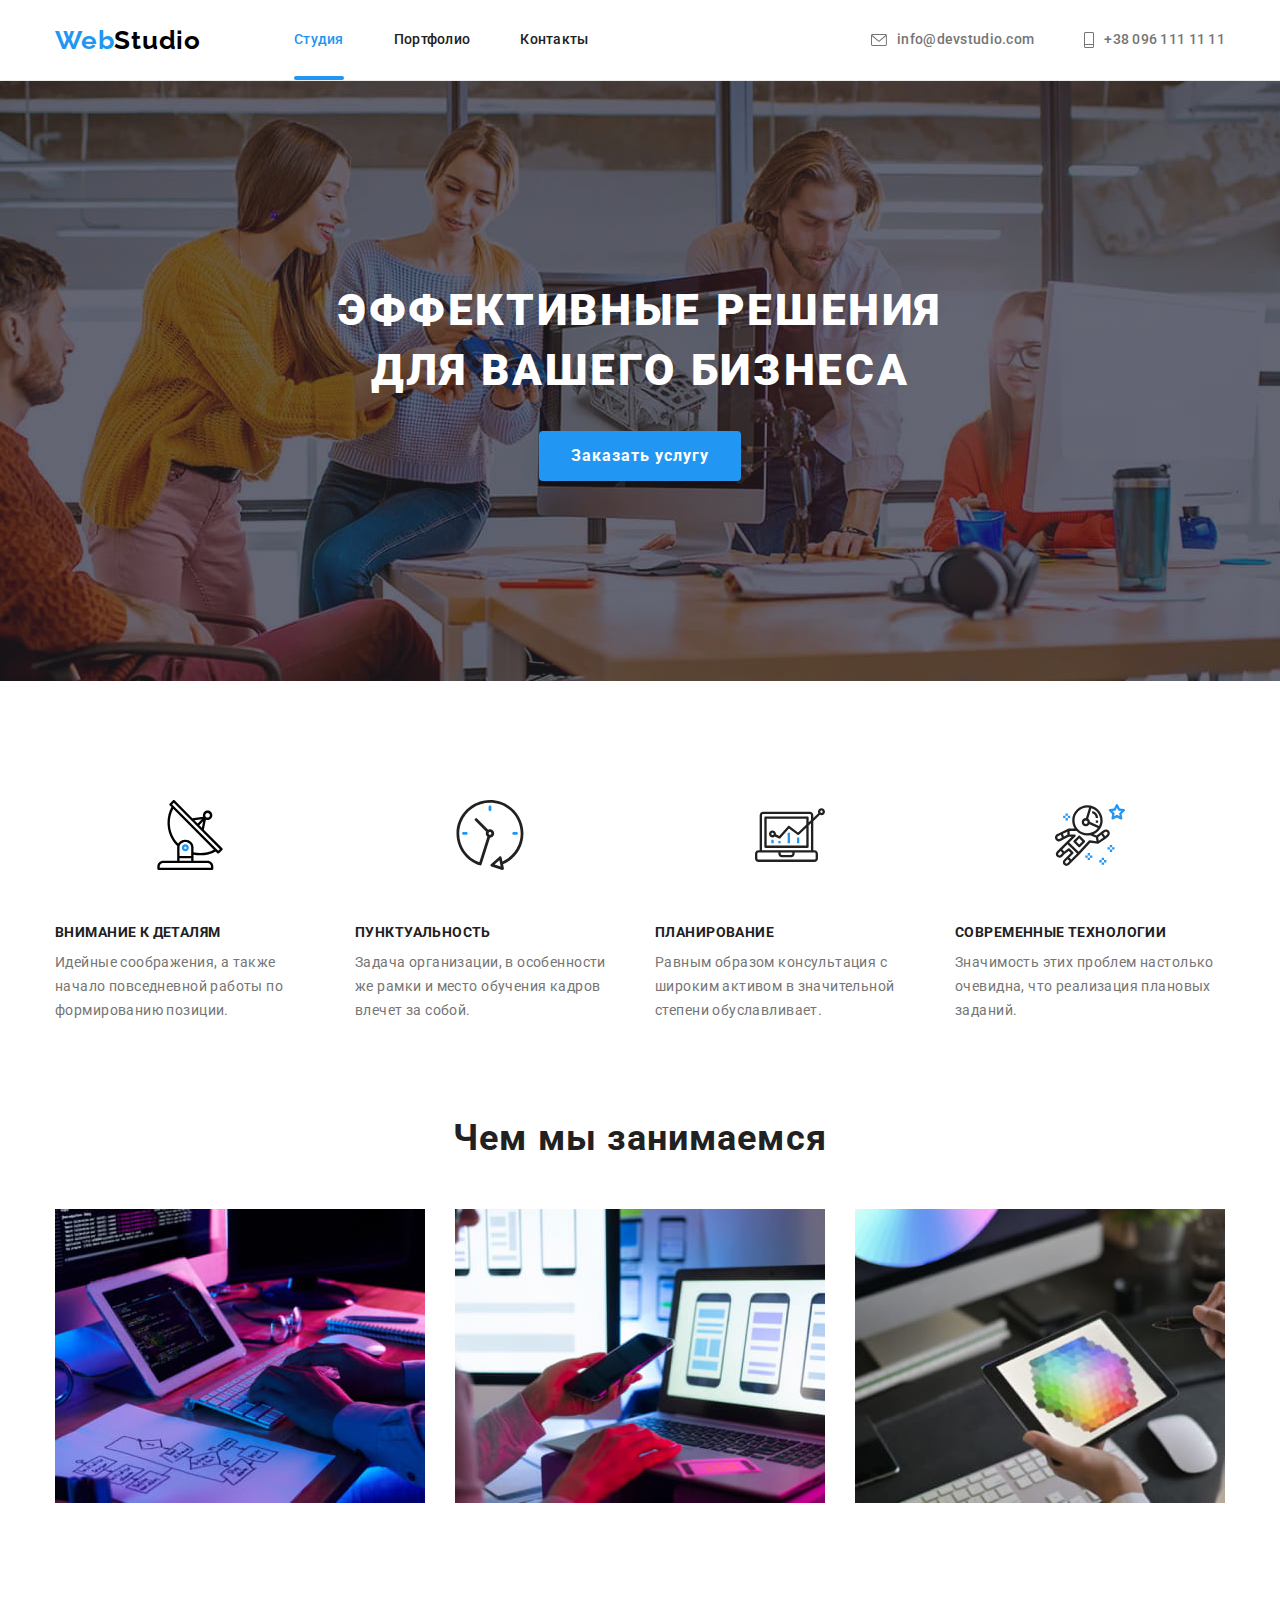
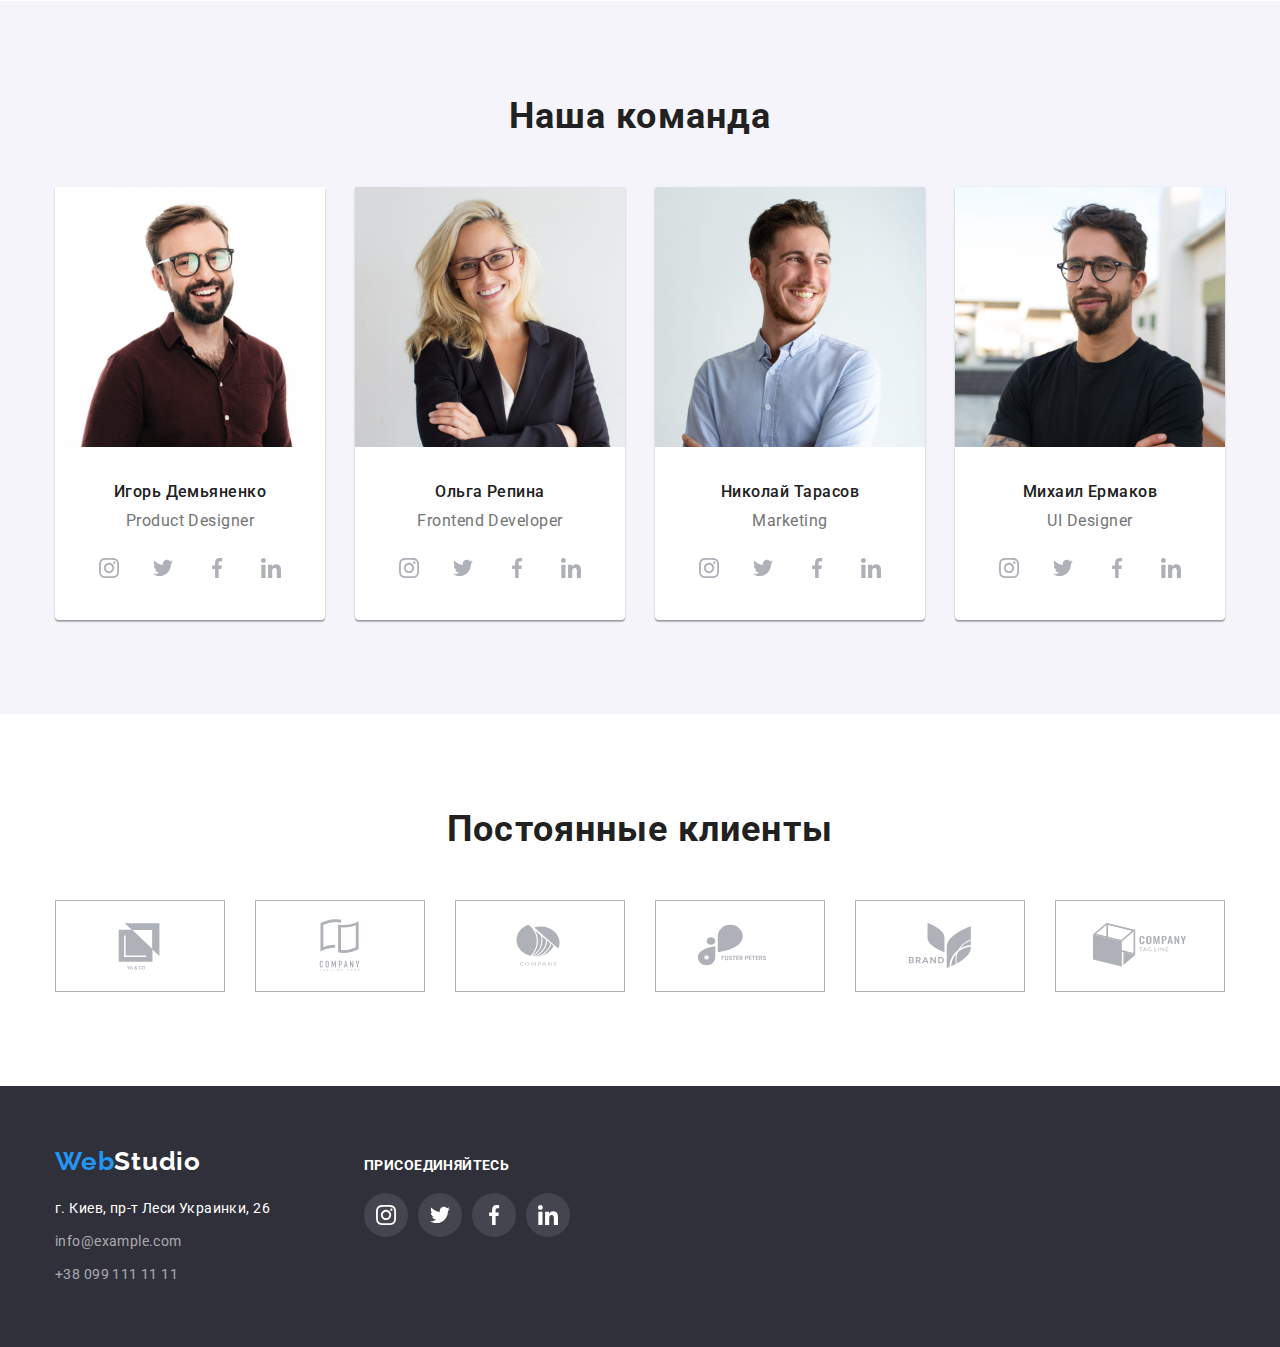
==== index.html @ 43a9c8e9 "Основные файлы и подчеркивание" ====
<!DOCTYPE html>
<html lang="en">
<head>
    <meta charset="UTF-8">
    <meta http-equiv="X-UA-Compatible" content="IE=edge">
    <meta name="viewport" content="width=device-width, initial-scale=1.0">
    <title>Document</title>
    <link rel="preconnect" href="https://fonts.googleapis.com">
    <link rel="preconnect" href="https://fonts.gstatic.com" crossorigin>
    <link
        href="https://fonts.googleapis.com/css2?family=Oleo+Script&family=Raleway:wght@700&family=Roboto:wght@400;500;700;900&family=Tangerine:wght@700&display=swap"
        rel="stylesheet">
    <link rel="stylesheet" href="https://cdnjs.cloudflare.com/ajax/libs/modern-normalize/1.1.0/modern-normalize.min.css">
    <link rel="stylesheet" href="./css/styles.css">
</head>
<!--  -->
<body> 
    <!-- ----------------------------- Header--------------- -->
 <header class="header">
     <div class="container site-nav">
         <a class="link logo" href=""><span class="accent">Web</span>Studio</a>
         <nav class="header-navigation">
         <ul class="list navigation-list">
             <li class="navigation-item currentli"><a class="link navigation current" href="./index.html" rel="noopener noreferrer">Студия</a></li>
             <li class="navigation-item"><a class="link navigation" href="./portfolio.html" rel="noopener noreferrer">Портфолио</a></li>
             <li class="navigation-item"><a class="link navigation" href="" rel="noopener noreferrer">Контакты</a></li>
         </ul>
        </nav>
        <ul class="list contact">
            <li class="contact-item mail"><a class="link contact" href="mailto:info@devstudio.com"><svg class="header-mail-icon"><use href="./images/icons.svg#icon-mail"></use></svg>info@devstudio.com</a></li>
            <li class="contact-item phone"><a class="link contact" href="tel:+380961111111"><svg class="header-phone-icon">
                <use href="./images/icons.svg#icon-tel"></use>
            </svg>+38 096 111 11 11</a></li>
        </ul>
    </div>            
     
 </header>
 <!-- -------------------------------------Main----------- -->
 <main>
<!-- ----------------------------------Hero----------------- -->
     <section class="hero">
        <div class="container">
         <div class="hero-text-box"><h1 class="hero-text">Эффективные решения для вашего бизнеса</h1></div>
         <button class="hero-btn" type="button">Заказать услугу</button>
        </div>
     </section>
<!-- ---------------------------------Advantages------------- -->
     <section class="section advantages">
         <div class="container">
         <h2 class="hidden-heading">Преимущества</h2>


         <ul class="list advantages">
             <li  class="item-advantages">
                 <div class="iconbox-advantages">
                     <svg class="icon-advantages">
                         <use href="./images/icons.svg#icon-antenna"></use>
                         
                     </svg>
                 </div>
                 <h3 class="title-advantages">Внимание к деталям</h3>
                 <p class="text-advantages">Идейные соображения, а также начало повседневной работы по формированию позиции.</p>
                </li>
              <li class="item-advantages">  
                <div class="iconbox-advantages"><svg class="icon-advantages">
                    <use href="./images/icons.svg#icon-clock"></use>
                
                </svg></div>
                <h3 class="title-advantages">Пунктуальность</h3>
                <p class="text-advantages">Задача организации, в особенности же рамки и место обучения кадров влечет за собой.</p>
              </li>
              <li class="item-advantages">
                <div class="iconbox-advantages"><svg class="icon-advantages">
                    <use href="./images/icons.svg#icon-diagram"></use>
                
                </svg></div>
                <h3 class="title-advantages">Планирование</h3>
                <p class="text-advantages">Равным образом консультация с широким активом в значительной степени обуславливает.</p>
              </li>
              <li class="item-advantages">
                <div class="iconbox-advantages"><svg class="icon-advantages">
                    <use href="./images/icons.svg#icon-astronaut"></use>
                
                </svg></div>
                <h3 class="title-advantages">Современные технологии</h3>
                <p class="text-advantages">Значимость этих проблем настолько очевидна, что реализация плановых заданий.</p>
              </li>      
         </ul>
        </div>                
     </section>
     <!-- ---------------------------We do--------------------- -->
     <section class="section we-do">
         <div class="container">
         <h2 class="we-do-title">Чем мы занимаемся</h2>
         <ul class="list we-do">
            <li><img src="./images/img1m.jpg" alt="рабочий стол человека за работой №1" width="370" height="294"></li>
            <li><img src="./images/img2m.jpg" alt="рабочий стол человека за работой №2" width="370" height="294"></li>
            <li><img src="./images/img3m.jpg" alt="рабочий стол человека за работой №3" width="370" height="294"></li>
         </ul>  
        </div>
         
     </section>

     <!-- --------------------------our team---------------- -->
     <section class="section our-team">
        <div class="container">
         <h2 class="title-our-team">Наша команда</h2>
         <ul class="list our-team">
            <li class="team-item">
                <img src="./images/imgf1m.jpg" alt="Игорь Демьяненко Product Designer" width="270" height="260">
                <div class="comand-description">
                <h3 class="name-foto">Игорь Демьяненко</h3>
                <p class="our-team-position">Product Designer</p>
                
                <ul class="social-list">
                    <li class="social-items">
                        <a class="social-links" href="">
                            <svg class="social-icon" width=20 height=20>
                                <use href="./images/icons.svg#icon-instagram"></use>
                            </svg>
                        </a>
                    </li>
                    <li class="social-items">
                        <a class="social-links" href="">
                            <svg class="social-icon" width=20 height=20>
                                <use href="./images/icons.svg#icon-twitter">

                                </use>
                            </svg>
                        </a>
                    </li>
                    <li class="social-items">
                        <a class="social-links" href="">
                            <svg class="social-icon" width=20 height=20>
                                <use href="./images/icons.svg#icon-facebook">

                                </use>
                            </svg>
                        </a>
                    </li>
                    <li class="social-items">
                        <a class="social-links" href="">
                            <svg class="social-icon" width=20 height=20>
                                <use href="./images/icons.svg#icon-linkedin">

                                </use>
                            </svg>
                        </a>
                    </li>
                </ul>
                </div>
            </li>
            <li class="team-item">
                <img src="./images/imgf2m.jpg" alt="Ольга Репина Frontend Developer" width="270" height="260">
                <div class="comand-description">
                <h3 class="name-foto">Ольга Репина</h3>
                <p class="our-team-position">Frontend Developer</p>
                <ul class="social-list">
                    <li class="social-items">
                        <a class="social-links" href="">
                            <svg class="social-icon" width=20 height=20>
                                <use href="./images/icons.svg#icon-instagram"></use>
                            </svg>
                        </a>
                    </li>
                    <li class="social-items">
                        <a class="social-links" href="">
                            <svg class="social-icon" width=20 height=20>
                                <use href="./images/icons.svg#icon-twitter">
                
                                </use>
                            </svg>
                        </a>
                    </li>
                    <li class="social-items">
                        <a class="social-links" href="">
                            <svg class="social-icon" width=20 height=20>
                                <use href="./images/icons.svg#icon-facebook">
                
                                </use>
                            </svg>
                        </a>
                    </li>
                    <li class="social-items">
                        <a class="social-links" href="">
                            <svg class="social-icon" width=20 height=20>
                                <use href="./images/icons.svg#icon-linkedin">
                
                                </use>
                            </svg>
                        </a>
                    </li>
                </ul>
                </div>
            </li>
            <li class="team-item">
                <img src="./images/imgf3m.jpg" alt="Николай Тарасов Marketing" width="270" height="260">
                <div class="comand-description">
                <h3 class="name-foto">Николай Тарасов</h3>
                <p class="our-team-position">Marketing</p>
                <ul class="social-list">
                    <li class="social-items">
                        <a class="social-links" href="">
                            <svg class="social-icon" width=20 height=20>
                                <use href="./images/icons.svg#icon-instagram"></use>
                            </svg>
                        </a>
                    </li>
                    <li class="social-items">
                        <a class="social-links" href="">
                            <svg class="social-icon" width=20 height=20>
                                <use href="./images/icons.svg#icon-twitter">
                
                                </use>
                            </svg>
                        </a>
                    </li>
                    <li class="social-items">
                        <a class="social-links" href="">
                            <svg class="social-icon" width=20 height=20>
                                <use href="./images/icons.svg#icon-facebook">
                
                                </use>
                            </svg>
                        </a>
                    </li>
                    <li class="social-items">
                        <a class="social-links" href="">
                            <svg class="social-icon" width=20 height=20>
                                <use href="./images/icons.svg#icon-linkedin">
                
                                </use>
                            </svg>
                        </a>
                    </li>
                </ul>
                </div>
            </li>
            <li class="team-item">
                <img src="./images/imgf4m.jpg" alt="Михаил Ермаков UI Designer" width="270" height="260">
                <div class="comand-description">
                <h3 class="name-foto">Михаил Ермаков</h3>
                <p class="our-team-position">UI Designer</p>
                <ul class="social-list">
                    <li class="social-items">
                        <a class="social-links" href="">
                            <svg class="social-icon" width=20 height=20>
                                <use href="./images/icons.svg#icon-instagram"></use>
                            </svg>
                        </a>
                    </li>
                    <li class="social-items">
                        <a class="social-links" href="">
                            <svg class="social-icon" width=20 height=20>
                                <use href="./images/icons.svg#icon-twitter">
                
                                </use>
                            </svg>
                        </a>
                    </li>
                    <li class="social-items">
                        <a class="social-links" href="">
                            <svg class="social-icon" width=20 height=20>
                                <use href="./images/icons.svg#icon-facebook">
                
                                </use>
                            </svg>
                        </a>
                    </li>
                    <li class="social-items">
                        <a class="social-links" href="">
                            <svg class="social-icon" width=20 height=20>
                                <use href="./images/icons.svg#icon-linkedin">
                
                                </use>
                            </svg>
                        </a>
                    </li>
                </ul>
                </div>
            </li>
         </ul>
        </div>
     </section>

     <!-- -------------------------clients ------------------------- -->
    <section class="section clients">
        <div class="container">
            <h2 class="clients-title">Постоянные клиенты</h2>
            <ul class="client-list">
                <li class="client-item"><a class="client-link" href="">
                    <svg class="client-icon" width=106 height=60>
                        <use href="./images/icons.svg#icon-client1" >

                        </use>
                    </svg>
                </a></li>
                <li class="client-item"><a class="client-link" href="">
                    <svg class="client-icon" width=106 height=60>
                        <use href="./images/icons.svg#icon-client2" >

                        </use>
                    </svg>
                </a></li>
                <li class="client-item"><a class="client-link" href="">
                    <svg class="client-icon" width=106 height=60>
                        <use href="./images/icons.svg#icon-client3" width=106 height=60>

                        </use>
                    </svg>
                </a></li>
                <li class="client-item"><a class="client-link" href="">
                    <svg class="client-icon" width=106 height=60>
                        <use href="./images/icons.svg#icon-client4" width=106 height=60>

                        </use>
                    </svg>
                </a></li>
                <li class="client-item"><a class="client-link" href="">
                    <svg class="client-icon" width=106 height=60>
                        <use href="./images/icons.svg#icon-client5" width=106 height=60>

                        </use>
                    </svg>
                </a></li>
                <li class="client-item"><a class="client-link" href="">
                    <svg class="client-icon" width=106 height=60>
                        <use href="./images/icons.svg#icon-client6" >

                        </use>
                    </svg>
                </a></li>

            </ul>
            
        </div>
    
    </section>

 </main>
 <!-- --------------------------footer------------------------------ -->
 <footer class="footer-all">
     <div class="container footer">
         <div class="container-footer">
    <a class="link logo" href=""><span class="accent">Web</span><span class="logowite">Studio</span></a>
    <address>
        <p class="adress">
        г. Киев, пр-т Леси Украинки, 26
        </p>
        <ul class="list-footer">
            <li class="footerli"><a class="link footer-contact mail" href="mailto:info@example.com">info@example.com</a></li>
            <li class="footerli"><a class="link footer-contact tel" href="tel:+380991111111">+38 099 111 11 11</a></li>
        </ul>        
    </address>
    </div>
    <!-- ----------------------join----------------------------- -->
    <div class="join">
        <p class="join-headers">присоединяйтесь</p>
    
<ul class="social-list">
    <li class="social-items">
        <a class="social-links footer" href="">
            <svg class="social-icon footer" width=20 height=20>
                <use href="./images/icons.svg#icon-instagram"></use>
            </svg>
        </a>
    </li>
    <li class="social-items">
        <a class="social-links footer" href="">
            <svg class="social-icon footer" width=20 height=20>
                <use href="./images/icons.svg#icon-twitter">

                </use>
            </svg>
        </a>
    </li>
    <li class="social-items">
        <a class="social-links footer" href="">
            <svg class="social-icon footer" width=20 height=20>
                <use href="./images/icons.svg#icon-facebook">

                </use>
            </svg>
        </a>
    </li>
    <li class="social-items">
        <a class="social-links footer" href="">
            <svg class="social-icon footer" width=20 height=20>
                <use href="./images/icons.svg#icon-linkedin">

                </use>
            </svg>
        </a>
    </li>
</ul>
    </div>

    </div>
 </footer>
 

</body>
</html>
---- css/styles.css ----
/* шрифты
Raleway 700
Oleo Script 400
Roboto 500
Roboto 900
Roboto 700
Roboto 400*/

:root {
  --main-title-color: #ffffff;
  --second-title-color: #212121;
  --main-text-color: #757575;
  --main-logo-color: #2196f3;
  --second-logo-color: #000000;
  --main-btn-color: #212121;
  --second-btn-color: #ffffff;
  --main-headertext-color: #212121;
  --second-headertext-color: #757575;
  --third-headertext-color: #2196f3;
  --main-footertext-color: #ffffff;
  --second-footertext-color: rgba(255, 255, 255, 0.6);
  --third-logo-color: #ffffff;
  --third-footertext-color: #2196f3;
  --firs-icon-color: #afb1b8;
}
ul {
  list-style: none;
  padding: 0;
}
h1,
h2,
h3,
h4,
h5,
h6,
p,
ul {
  margin: 0;
  padding-inline-start: 0;
}

body {
  font-family: Roboto, sans-serif;
  color: #757575;
  background: #ffffff;
}

button {
  padding: 0;
  border: 0;
}

.container {
  width: 1200px;
  padding-left: 15px;
  padding-right: 15px;
  margin: 0 auto;
}
.list {
  list-style: none;
}
.link {
  text-decoration: none;
}
.section {
  padding-top: 94px;
  padding-bottom: 94px;
}

/* -------------------header------------------------- */
/* Header logo */
.header {
  border-bottom: 1px solid #ececec;
}

.site-nav {
  display: flex;
  align-items: center;
}
.logo {
  font-family: Raleway, sans-serif;
  font-weight: 700;
  font-size: 26px;
  line-height: 1.19;
  letter-spacing: 0.03em;
  color: var(--second-logo-color);
  margin-right: 93px;
  display: block;
}
.accent {
  color: var(--main-logo-color);
}
/* Header NAV */
.navigation-list {
  display: flex;
}
.navigation-list .navigation-item:not(:last-child) {
  margin-right: 50px;
}

.navigation {
  font-weight: 500;
  font-size: 14px;
  line-height: 1.14;
  letter-spacing: 0.02em;
  color: var(--main-headertext-color);
  display: block;
}
.current {
  color: var(--main-logo-color);
}
.currentli {
  display: flex;
  position: relative;
}
.currentli::after {
  content: '';
  width: 100%;
  height: 4px;
  border-radius: 2px;

  background: #2196f3;

  position: absolute;
  bottom: 0;
  left: 0;
}

.link.navigation {
  padding-top: 32px;
  padding-bottom: 32px;
  display: block;
}
.link.navigation:hover,
.link.navigation:focus {
  color: var(--third-headertext-color);
}
.link.navigation {
  display: block;
}

/* Header contact */
.list.contact {
  display: flex;
  margin-left: auto;
}
.header-mail-icon {
  width: 16px;
  height: 12px;
  margin-right: 10px;
  fill: currentColor;
}

.header-phone-icon {
  width: 10px;
  height: 16px;
  margin-right: 10px;
  fill: currentColor;
}

.link.contact {
  font-weight: 500;
  font-size: 14px;
  line-height: 1.14;
  letter-spacing: 0.02em;
  color: var(--main-text-color);
  display: flex;
  align-items: center;
  padding-top: 32px;
  padding-bottom: 32px;
}
.list.contact .contact-item:not(:last-child) {
  margin-right: 50px;
}

.link.contact:hover,
.link.contact:focus {
  color: var(--third-headertext-color);
}

.contact-item {
  display: block;
}

/* -------------------------------main------------------------------------ */
/* -------------------------------hero */
.hero {
  background: #2f303a;
  padding-bottom: 200px;
  padding-top: 200px;
  max-width: 1600px;
  height: 600px;
  margin-left: auto;
  margin-right: auto;

  background-image: linear-gradient(to right, rgba(47, 48, 58, 0.4), rgba(47, 48, 58, 0.4)),
    url(../images/ImgBG.jpg);
  background-repeat: no-repeat;
  background-size: cover;
  background-position: center;
}

.hero-text {
  font-style: normal;
  font-weight: 900;
  font-size: 44px;
  line-height: 1.36;
  text-align: center;
  letter-spacing: 0.06em;
  text-transform: uppercase;
  color: #ffffff;

  width: 696px;
  margin-bottom: 30px;
  margin-left: auto;
  margin-right: auto;
}
.hero-btn {
  font-weight: 700;
  background: #2196f3;
  font-size: 16px;
  line-height: 1.87;
  letter-spacing: 0.06em;
  color: var(--second-btn-color);
  cursor: pointer;
  border-radius: 4px;
  box-shadow: 0px 4px 4px rgba(0, 0, 0, 0.15);
  display: block;
  padding: 10px 32px;

  margin-left: auto;
  margin-right: auto;
}

.hero-btn:hover,
.hero-btn:focus {
  background: #188ce8;
}

/* ------------------------------advantages */

.hidden-heading {
  position: absolute;
  width: 1px;
  height: 1px;
  margin: -1px;
  padding: 0;
  overflow: hidden;
  border: 0;
  clip: rect(0 0 0 0);
}

.list.advantages {
  display: flex;
}
.iconbox-advantages {
  display: flex;
  align-items: center;
  justify-content: center;
  width: 270px;
  height: 120px;
  margin-bottom: 30px;
}
.icon-advantages {
  width: 70px;
  height: 70px;
}

.item-advantages:not(:last-child) {
  margin-right: 30px;
}

.title-advantages {
  font-weight: 700;
  font-size: 14px;
  line-height: 1.14;
  letter-spacing: 0.03em;
  text-transform: uppercase;
  color: var(--second-title-color);

  display: block;
  margin-bottom: 10px;
  width: 270px;
}
.text-advantages {
  font-size: 14px;
  line-height: 1.71;
  letter-spacing: 0.03em;

  display: block;
  width: 270px;
}

/* -------------------------------------------what do we do ------------*/
.section.we-do {
  padding-top: 0px;
}
.we-do-title {
  font-weight: 700;
  font-size: 36px;
  line-height: 1.17;
  letter-spacing: 0.03em;
  color: var(--second-title-color);

  margin-bottom: 50px;
  text-align: center;
}
.list.we-do {
  display: flex;
  justify-content: space-between;
}
/* -----------------------------------------------our team ---------------- */
.our-team {
  background: #f5f4fa;
}
.title-our-team {
  font-weight: 700;
  font-size: 36px;
  line-height: 1.17;
  letter-spacing: 0.03em;
  color: var(--second-title-color);

  text-align: center;
  margin-bottom: 50px;
}
.list.our-team {
  display: flex;
  justify-content: space-between;
}

.team-item {
  background: #ffffff;
  box-shadow: 0px 1px 3px rgba(0, 0, 0, 0.12), 0px 1px 1px rgba(0, 0, 0, 0.14),
    0px 2px 1px rgba(0, 0, 0, 0.2);
  border-radius: 0px 0px 4px 4px;
}

.comand-description {
  padding-top: 30px;
  padding-bottom: 30px;
}

.name-foto {
  font-weight: 500;
  font-size: 16px;
  line-height: 1.19;
  letter-spacing: 0.03em;
  color: var(--second-title-color);

  text-align: center;
  margin-bottom: 10px;
}
.our-team-position {
  font-size: 16px;
  line-height: 1.19;
  letter-spacing: 0.03em;
  text-align: center;
  margin-bottom: 16px;
}
.social-list {
  display: flex;
  justify-content: center;
  align-items: center;
}
.social-items {
  width: 44px;
  height: 44px;
}
.social-links {
  width: 100%;
  height: 100%;
  border-radius: 50%;
  display: flex;
  justify-content: center;
  align-items: center;
  color: #afb1b8;
}
.social-items:not(:last-child) {
  margin-right: 10px;
}
.social-icon {
  fill: currentColor;
}
.social-links:hover,
.social-links:focus {
  background-color: var(--main-logo-color);
  color: #ffffff;
}

/* ------------------------------clients----------------------------------- */
.clients-title {
  font-weight: 700;
  font-size: 36px;
  line-height: 1.17;
  letter-spacing: 0.03em;
  color: var(--second-title-color);

  margin-bottom: 50px;
  text-align: center;
}
.client-list {
  display: flex;
  justify-content: space-between;
}
.client-item {
  border-radius: 4px;
  width: 170px;
  height: 92px;
  display: flex;
  align-items: center;
  justify-content: center;
}
.client-link {
  border: 1px solid #afb1b8;
  box-sizing: border-box;
  display: flex;
  align-items: center;
  justify-content: center;
  width: 100%;
  height: 100%;
  color: #afb1b8;
}

.client-icon {
  fill: currentColor;
}

.client-link:focus,
.client-link:hover {
  border-color: var(--main-logo-color);
  color: #2196f3;
}

/* ------------------------------footer------------------------------------ */
.footer-all {
  background: #2f303a;
  padding-top: 60px;
  padding-bottom: 60px;
}
.container-footer {
  margin-right: 70px;
}

.link.logo {
  display: block;
}
.logowite {
  color: var(--third-logo-color);
}

.adress {
  font-style: normal;
  font-size: 14px;
  line-height: 1.71;
  letter-spacing: 0.03em;
  color: var(--main-footertext-color);
  margin-bottom: 9px;
  margin-top: 20px;
}
.link.footer-contact {
  font-style: normal;
  font-size: 14px;
  line-height: 1.71;
  letter-spacing: 0.03em;
  color: rgba(255, 255, 255, 0.6);
}
.footerli:not(:last-child) {
  margin-bottom: 9px;
}

.link.footer-contact:hover,
.link.footer-contact:focus {
  color: var(--third-footertext-color);
}

/* ---------------------------join---------------------------- */
.container.footer {
  display: flex;
  align-items: baseline;
}

.join-headers {
  font-family: Roboto;
  font-style: normal;
  font-weight: bold;
  font-size: 14px;
  line-height: 16px;
  letter-spacing: 0.03em;
  text-transform: uppercase;

  margin-bottom: 20px;
  width: 145px;
  height: 16px;

  color: #ffffff;
}
.social-icon.footer {
  fill: #ffffff;
}
.social-links.footer {
  background-color: rgba(255, 255, 255, 0.1);
}
.social-links.footer:hover,
.social-links.footer:focus {
  background-color: var(--third-footertext-color);
}

/* ---------------------------Portfolio---------------------- */
/* ---------------------------filter -------------------------*/

/* ---------------------------list filter example */

.list.filter {
  display: flex;
  background: #ffffff;
  justify-content: center;
  margin-bottom: 50px;
}
.filter-item:not(:last-child) {
  margin-right: 8px;
}

.filter-item {
  border-radius: 4px;
}

.filter-btn {
  font-weight: 500;
  font-size: 16px;
  line-height: 1.62;
  letter-spacing: 0.03em;
  color: var(--main-btn-color);
  background: #f5f4fa;
  cursor: pointer;
  border-radius: 4px;

  padding: 6px 22px;
}
.filter-btn:hover,
.filter-btn:focus {
  background: #2196f3;
  border-radius: 4px;
  box-shadow: 0px 3px 1px rgba(0, 0, 0, 0.1), 0px 1px 2px rgba(0, 0, 0, 0.08),
    0px 2px 2px rgba(0, 0, 0, 0.12);
}

/* ---------------------------------example */

.list.example {
  display: flex;
  flex-wrap: wrap;
}

.example-item {
  margin-right: 30px;
}
.example-description {
  border-bottom: 1px solid #eeeeee;
  border-left: 1px solid #eeeeee;
  border-right: 1px solid #eeeeee;
  padding: 20px 24px 20px 24px;
}

.example-item:nth-child(3n) {
  margin-right: 0px;
}

.title-example {
  font-weight: 700;
  font-size: 18px;
  line-height: 2;
  letter-spacing: 0.06em;
  color: var(--second-title-color);
}

.text-example {
  font-size: 16px;
  line-height: 1.87;
  letter-spacing: 0.03em;
}
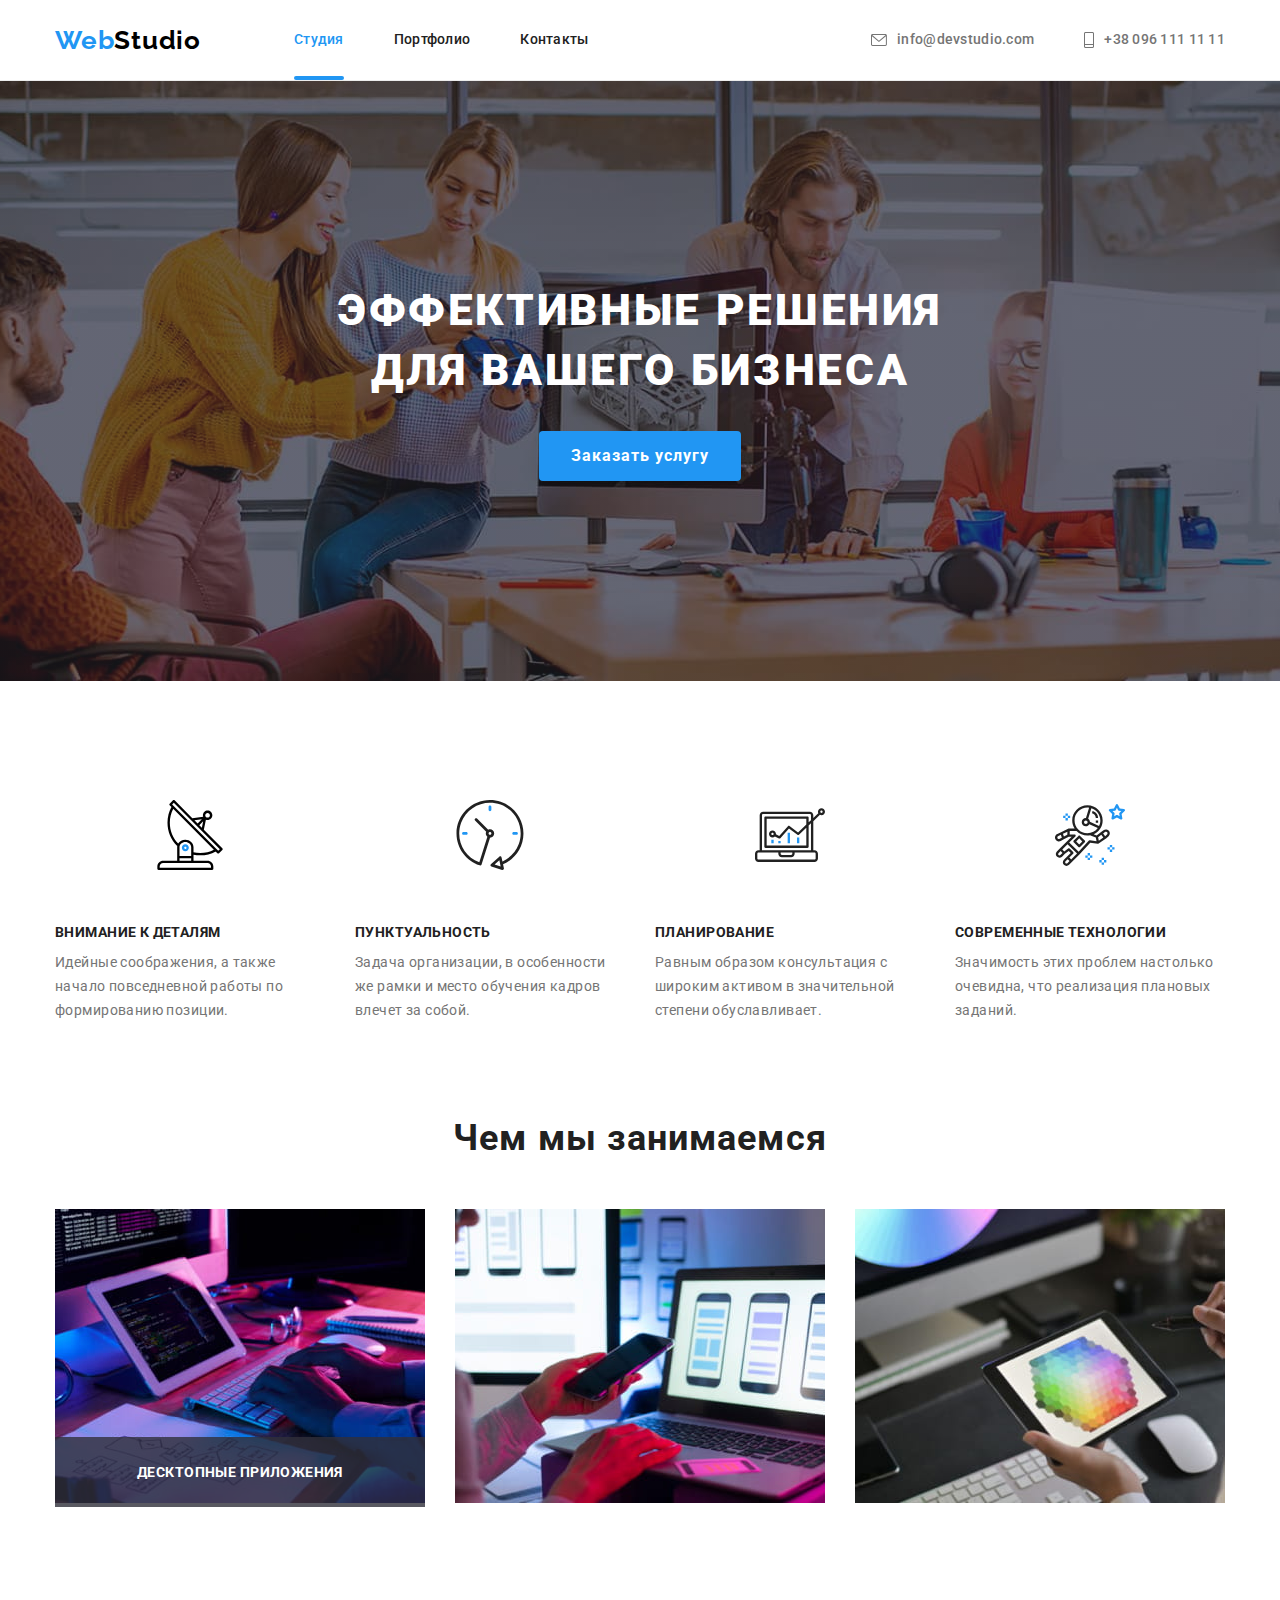
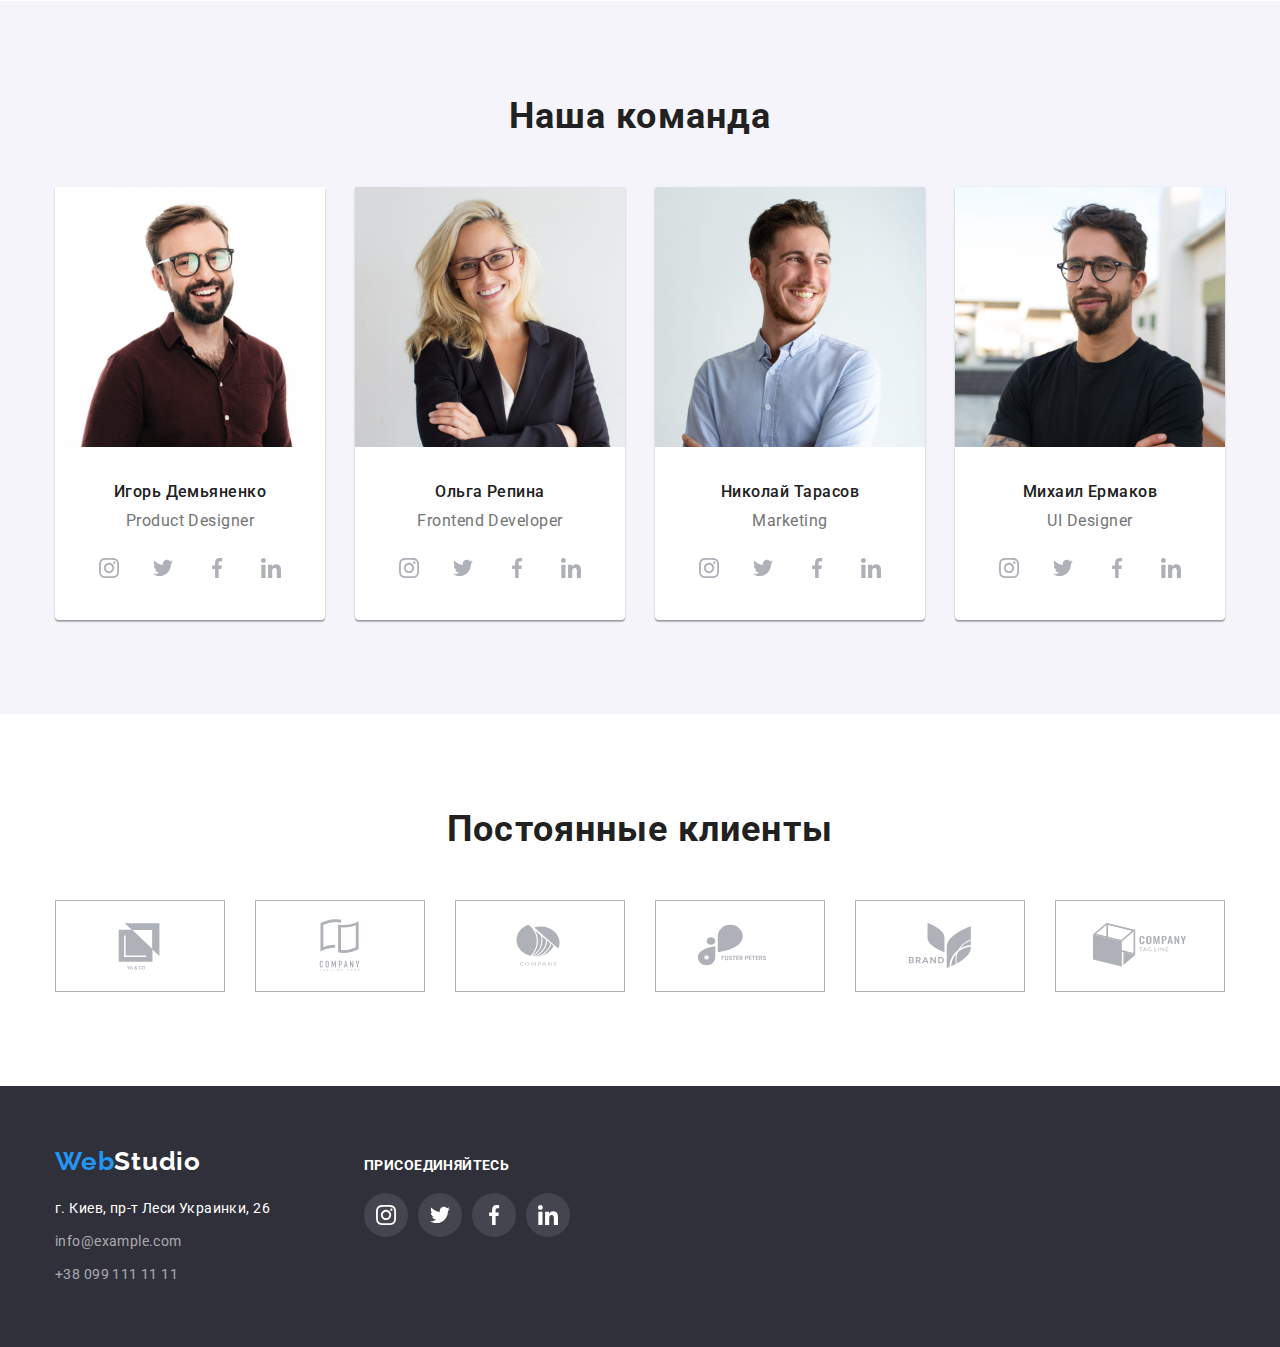
==== commit a98075df: "wedo первая накладка" ====
--- a/index.html
+++ b/index.html
@@ -93,7 +93,10 @@
          <div class="container">
          <h2 class="we-do-title">Чем мы занимаемся</h2>
          <ul class="list we-do">
-            <li><img src="./images/img1m.jpg" alt="рабочий стол человека за работой №1" width="370" height="294"></li>
+            <li class="wedo-link"><img src="./images/img1m.jpg" alt="рабочий стол человека за работой №1" width="370" height="294">
+            <div class="wedo-box">
+                <div class="wedo-boxtitle">Десктопные приложения</div>
+            </div></li>
             <li><img src="./images/img2m.jpg" alt="рабочий стол человека за работой №2" width="370" height="294"></li>
             <li><img src="./images/img3m.jpg" alt="рабочий стол человека за работой №3" width="370" height="294"></li>
          </ul>  
--- a/css/styles.css
+++ b/css/styles.css
@@ -309,6 +309,34 @@
   display: flex;
   justify-content: space-between;
 }
+.wedo-link {
+  position: relative;
+  display: flex;
+}
+.wedo-box {
+  display: flex;
+  position: absolute;
+  width: 100%;
+  height: 70px;
+  background: rgba(47, 48, 58, 0.8);
+  left: 0;
+  bottom: 0;
+  justify-content: center;
+  align-items: center;
+}
+.wedo-boxtitle {
+  font-family: Roboto;
+  font-style: normal;
+  font-weight: bold;
+  font-size: 14px;
+  line-height: 16px;
+  text-align: center;
+  letter-spacing: 0.03em;
+  text-transform: uppercase;
+
+  color: #ffffff;
+}
+
 /* -----------------------------------------------our team ---------------- */
 .our-team {
   background: #f5f4fa;
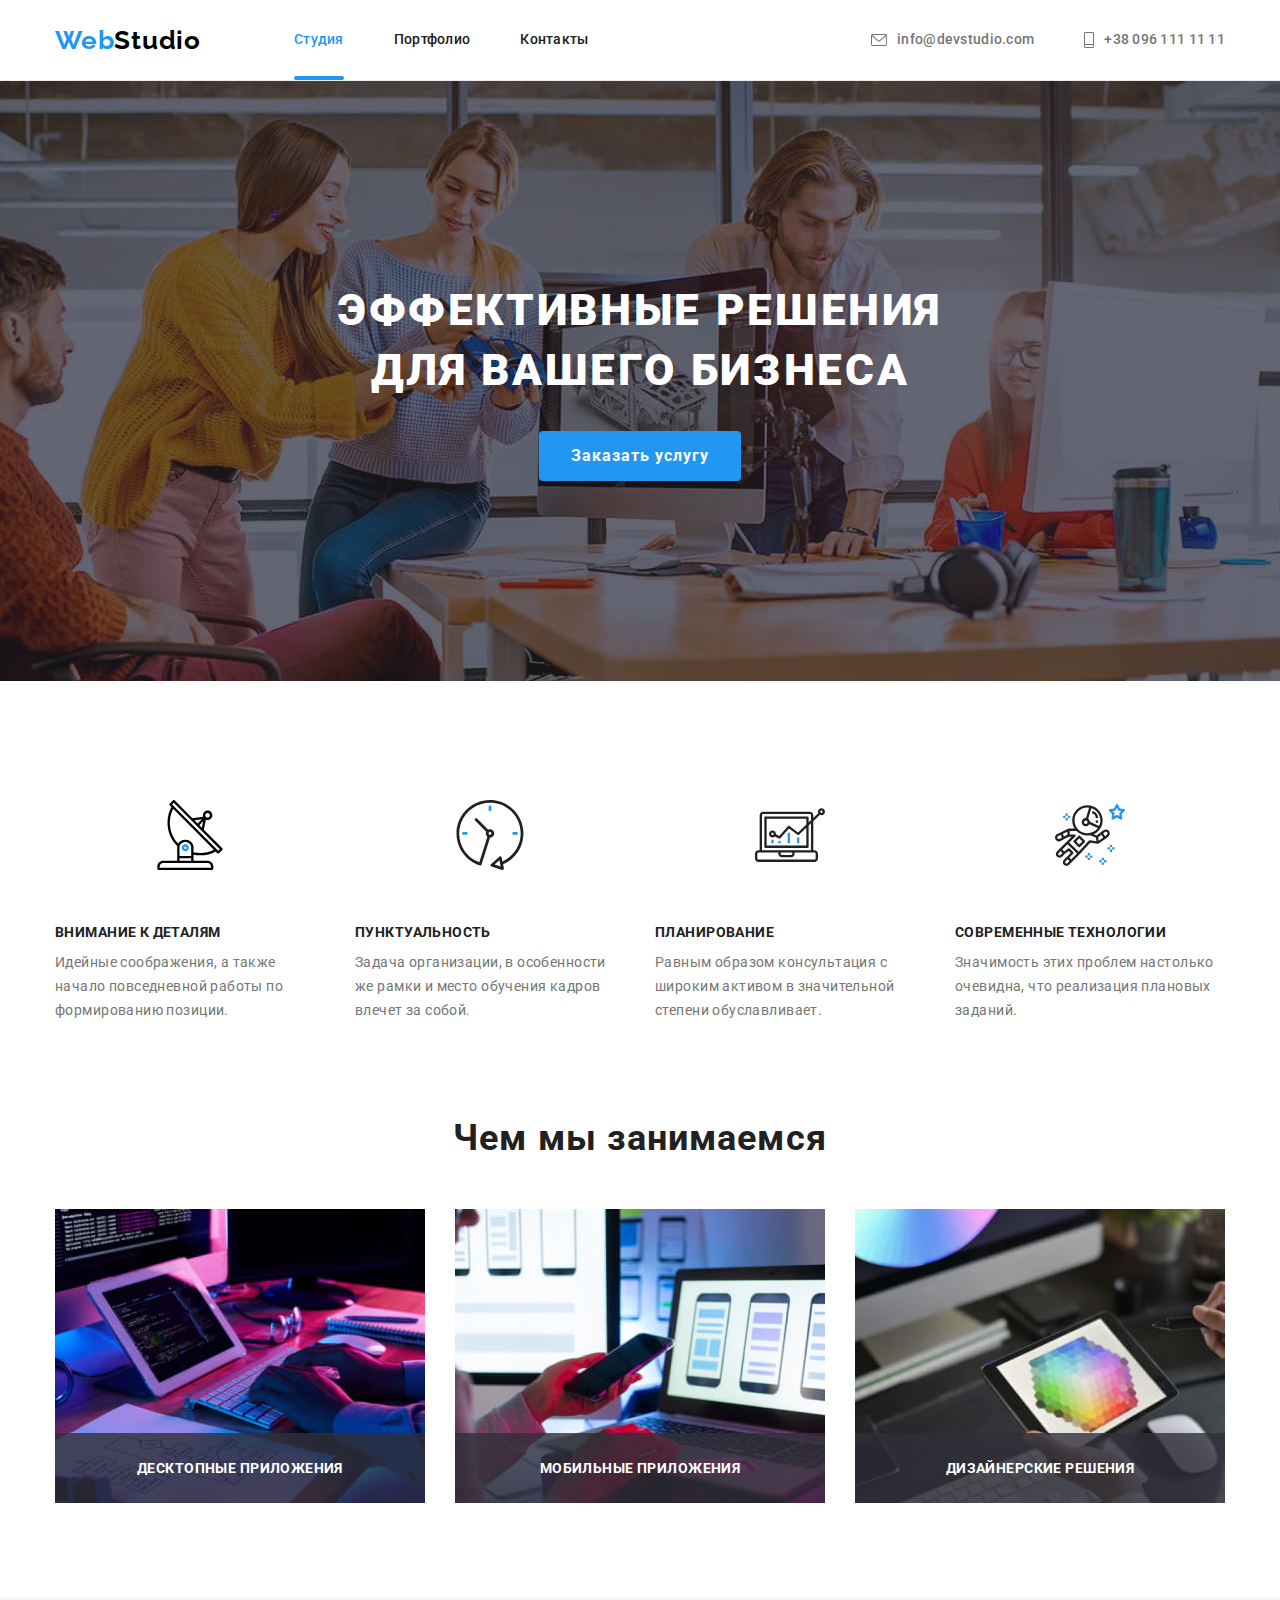
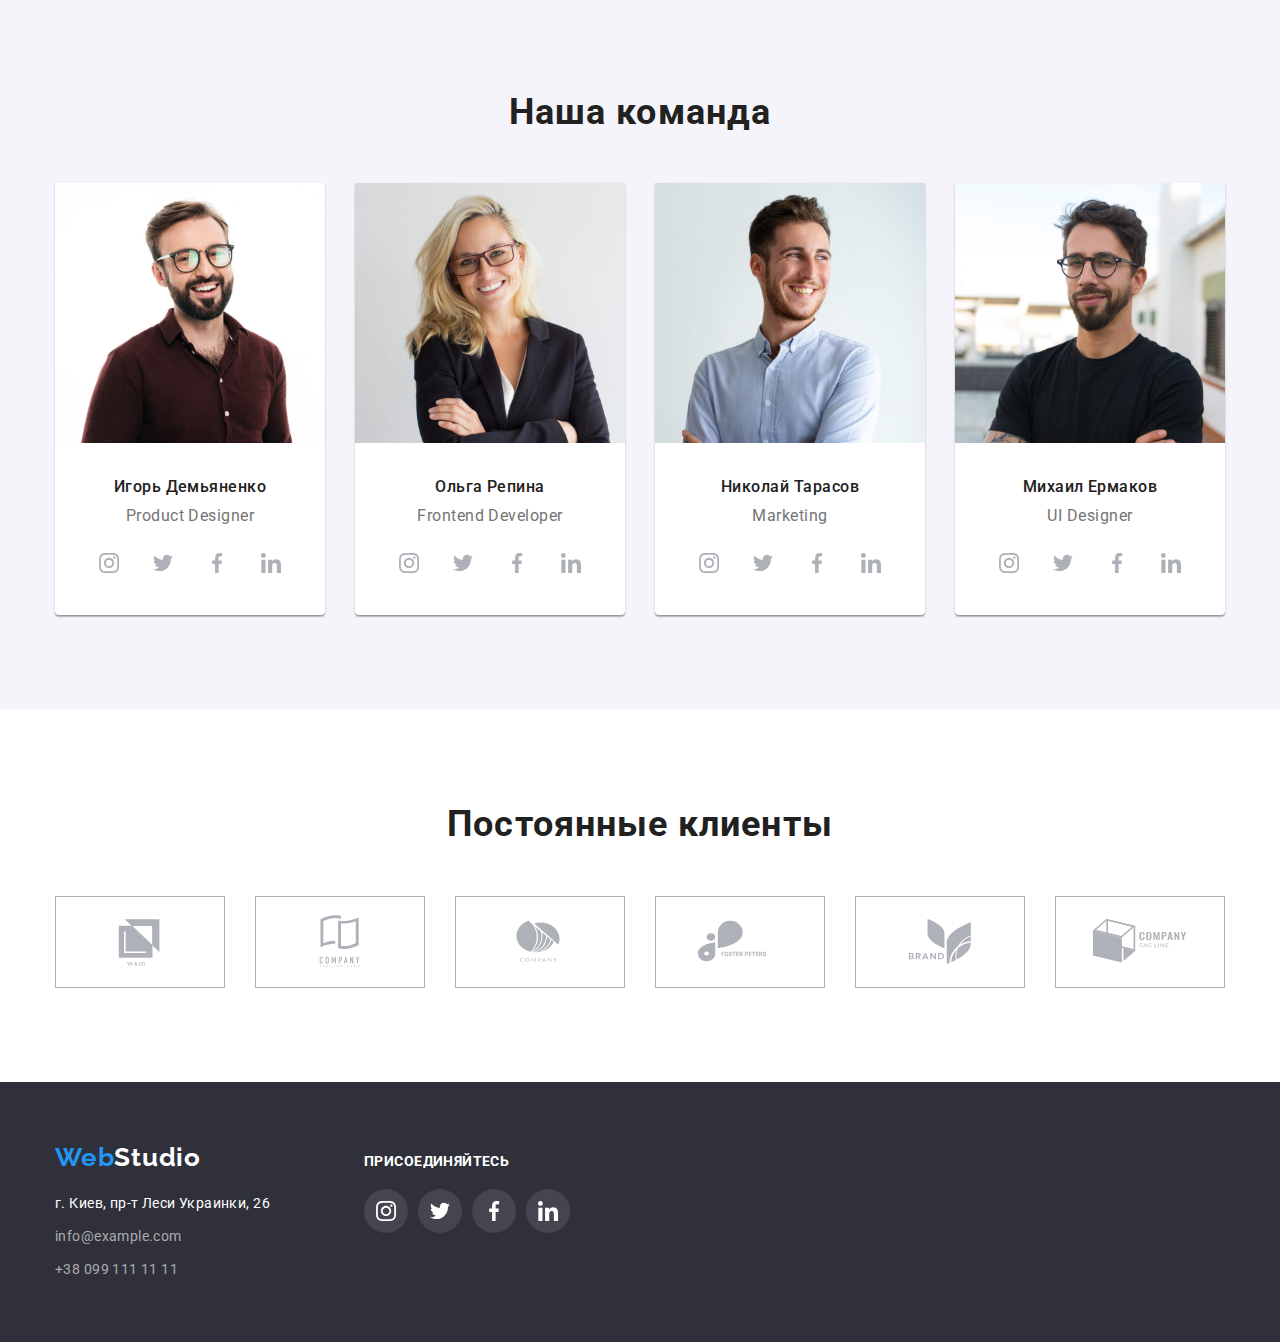
==== commit 3cf57e3c: "Чем мы занимаемся затемнение с текстом" ====
--- a/index.html
+++ b/index.html
@@ -97,8 +97,14 @@
             <div class="wedo-box">
                 <div class="wedo-boxtitle">Десктопные приложения</div>
             </div></li>
-            <li><img src="./images/img2m.jpg" alt="рабочий стол человека за работой №2" width="370" height="294"></li>
-            <li><img src="./images/img3m.jpg" alt="рабочий стол человека за работой №3" width="370" height="294"></li>
+            <li class="wedo-link"><img src="./images/img2m.jpg" alt="рабочий стол человека за работой №2" width="370" height="294">
+                <div class="wedo-box">
+                <div class="wedo-boxtitle">Мобильные приложения</div>
+            </div></li>
+            <li class="wedo-link"><img src="./images/img3m.jpg" alt="рабочий стол человека за работой №3" width="370" height="294">
+            <div class="wedo-box">
+                <div class="wedo-boxtitle">Дизайнерские решения</div>
+            </div></li>
          </ul>  
         </div>
          
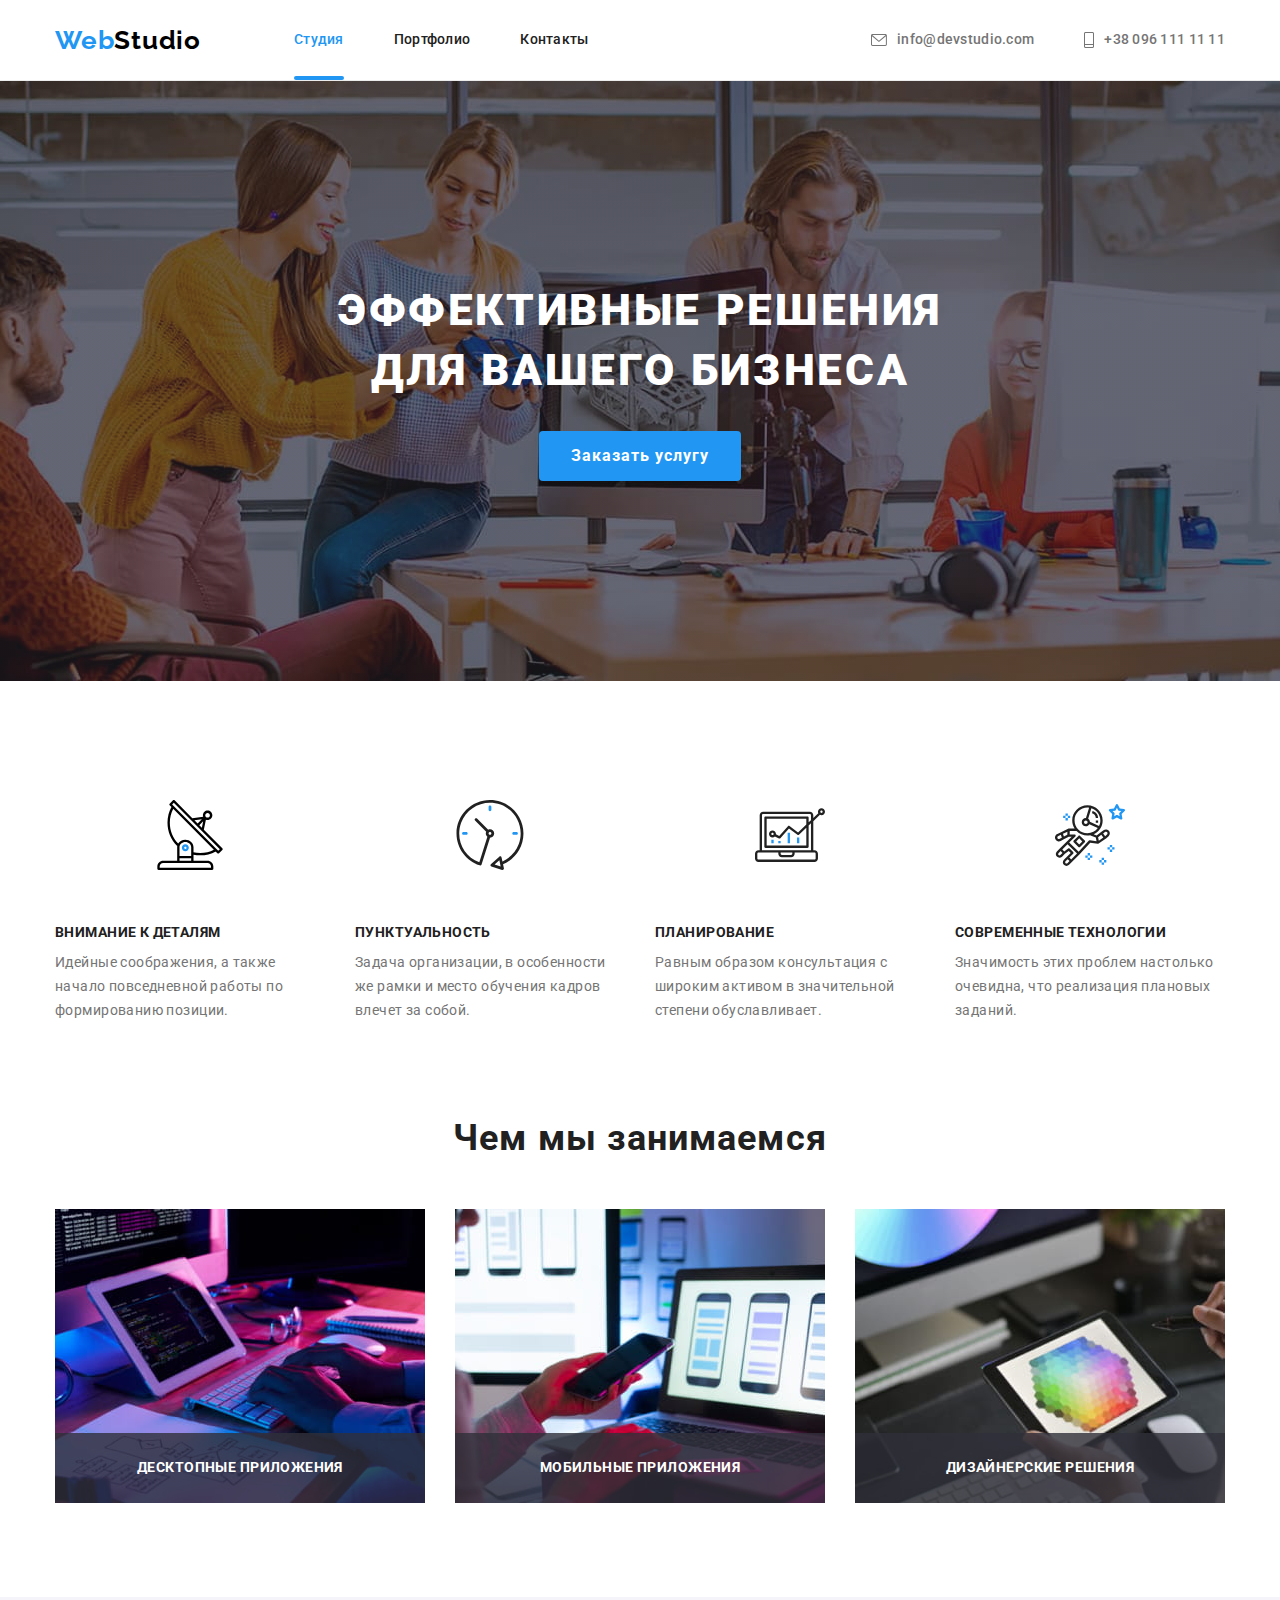
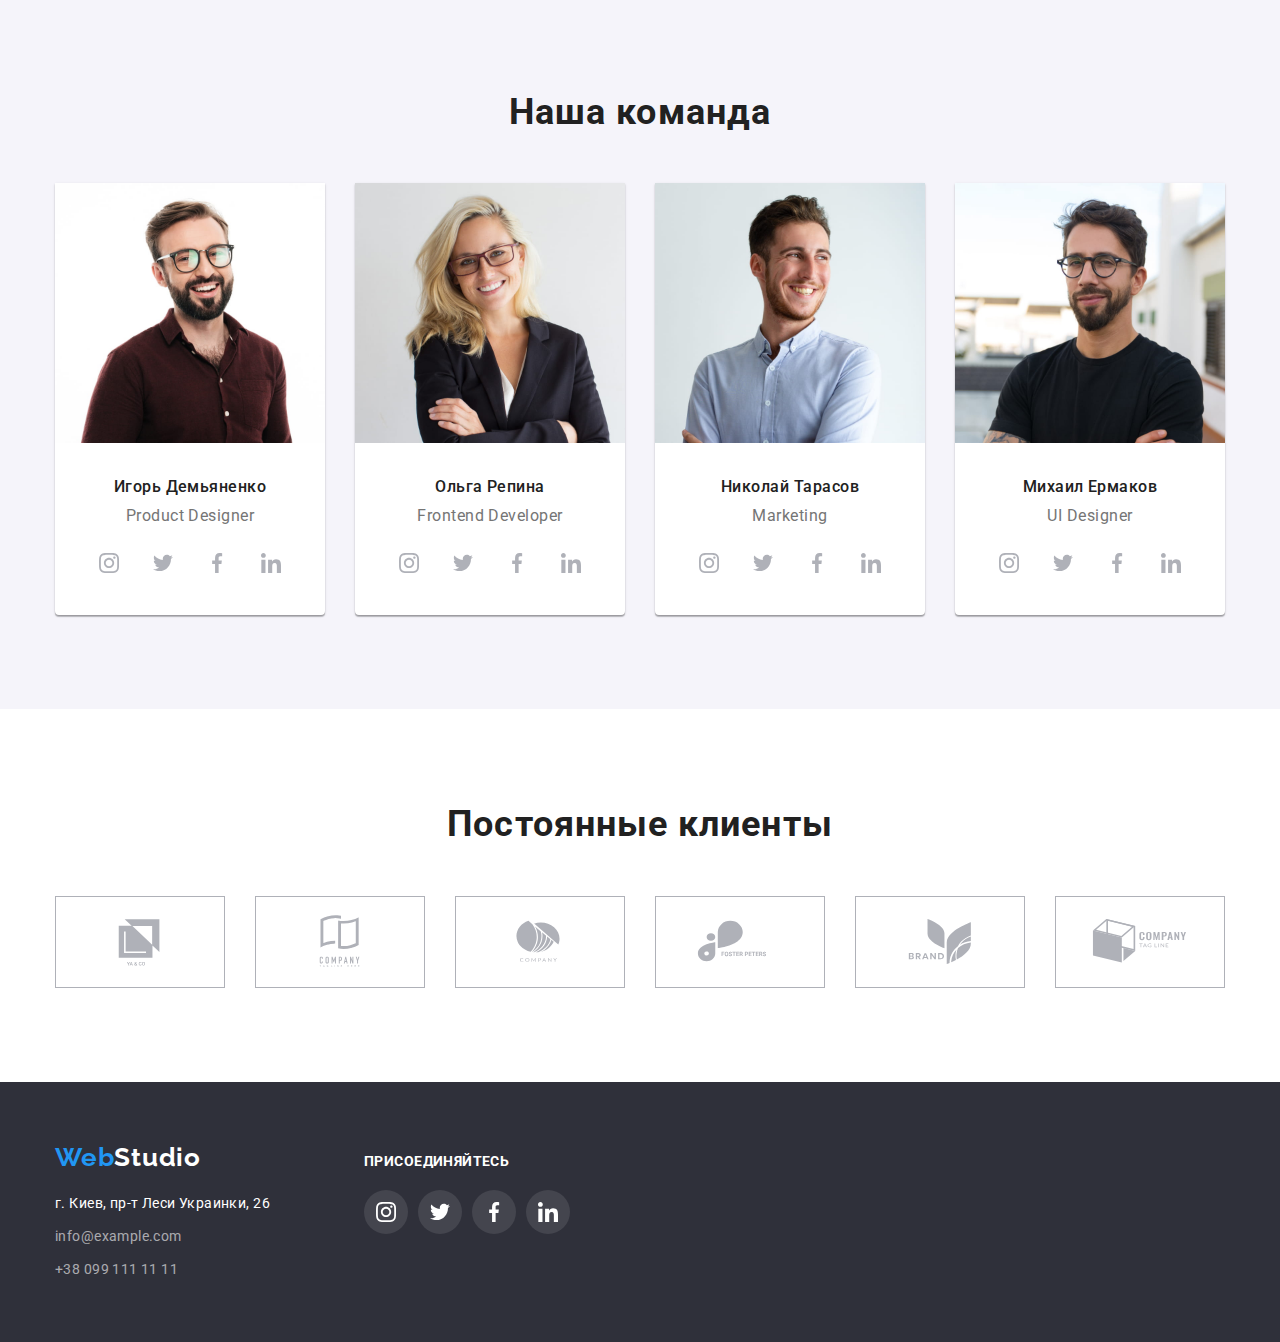
==== commit 90c9ac00: "исправил фокус в карточках" ====
--- a/index.html
+++ b/index.html
@@ -407,6 +407,6 @@
     </div>
  </footer>
  
-
+<script src="./js/modal.js"></script>
 </body>
 </html>
--- a/css/styles.css
+++ b/css/styles.css
@@ -329,7 +329,7 @@
   font-style: normal;
   font-weight: bold;
   font-size: 14px;
-  line-height: 16px;
+  line-height: 1.14;
   text-align: center;
   letter-spacing: 0.03em;
   text-transform: uppercase;
@@ -512,7 +512,7 @@
   font-style: normal;
   font-weight: bold;
   font-size: 14px;
-  line-height: 16px;
+  line-height: 1.14;
   letter-spacing: 0.03em;
   text-transform: uppercase;
 
@@ -581,7 +581,53 @@
 
 .example-item {
   margin-right: 30px;
-}
+  transition: box-shadow 250ms cubic-bezier(0.4, 0, 0.2, 1);
+}
+.example-img {
+  display: flex;
+  position: relative;
+  overflow: hidden;
+}
+
+.example-overlay {
+  display: flex;
+  position: absolute;
+  top: 0;
+  left: 0;
+  width: 100%;
+  height: 100%;
+  background: rgba(33, 150, 243, 0.9);
+  /* opacity: 0; */
+  /* transition: opacity 250ms cubic-bezier(0.4, 0, 0.2, 1); */
+  transform: translateY(101%);
+  transition: transform 250ms cubic-bezier(0.4, 0, 0.2, 1);
+}
+
+.link-example:hover .example-overlay,
+.link-example:focus .example-overlay {
+  /* opacity: 1; */
+  transform: translateY(0%);
+}
+.example-item:hover,
+.example-item:focus {
+  box-shadow: 0px 1px 1px rgba(0, 0, 0, 0.12), 0px 4px 4px rgba(0, 0, 0, 0.06),
+    1px 4px 6px rgba(0, 0, 0, 0.16);
+}
+
+.example-overlay-text {
+  padding: 63px 24px 63px 24px;
+
+  font-family: Roboto;
+  font-style: normal;
+  font-weight: normal;
+  font-size: 18px;
+  line-height: 1.56;
+
+  letter-spacing: 0.03em;
+
+  color: #ffffff;
+}
+
 .example-description {
   border-bottom: 1px solid #eeeeee;
   border-left: 1px solid #eeeeee;
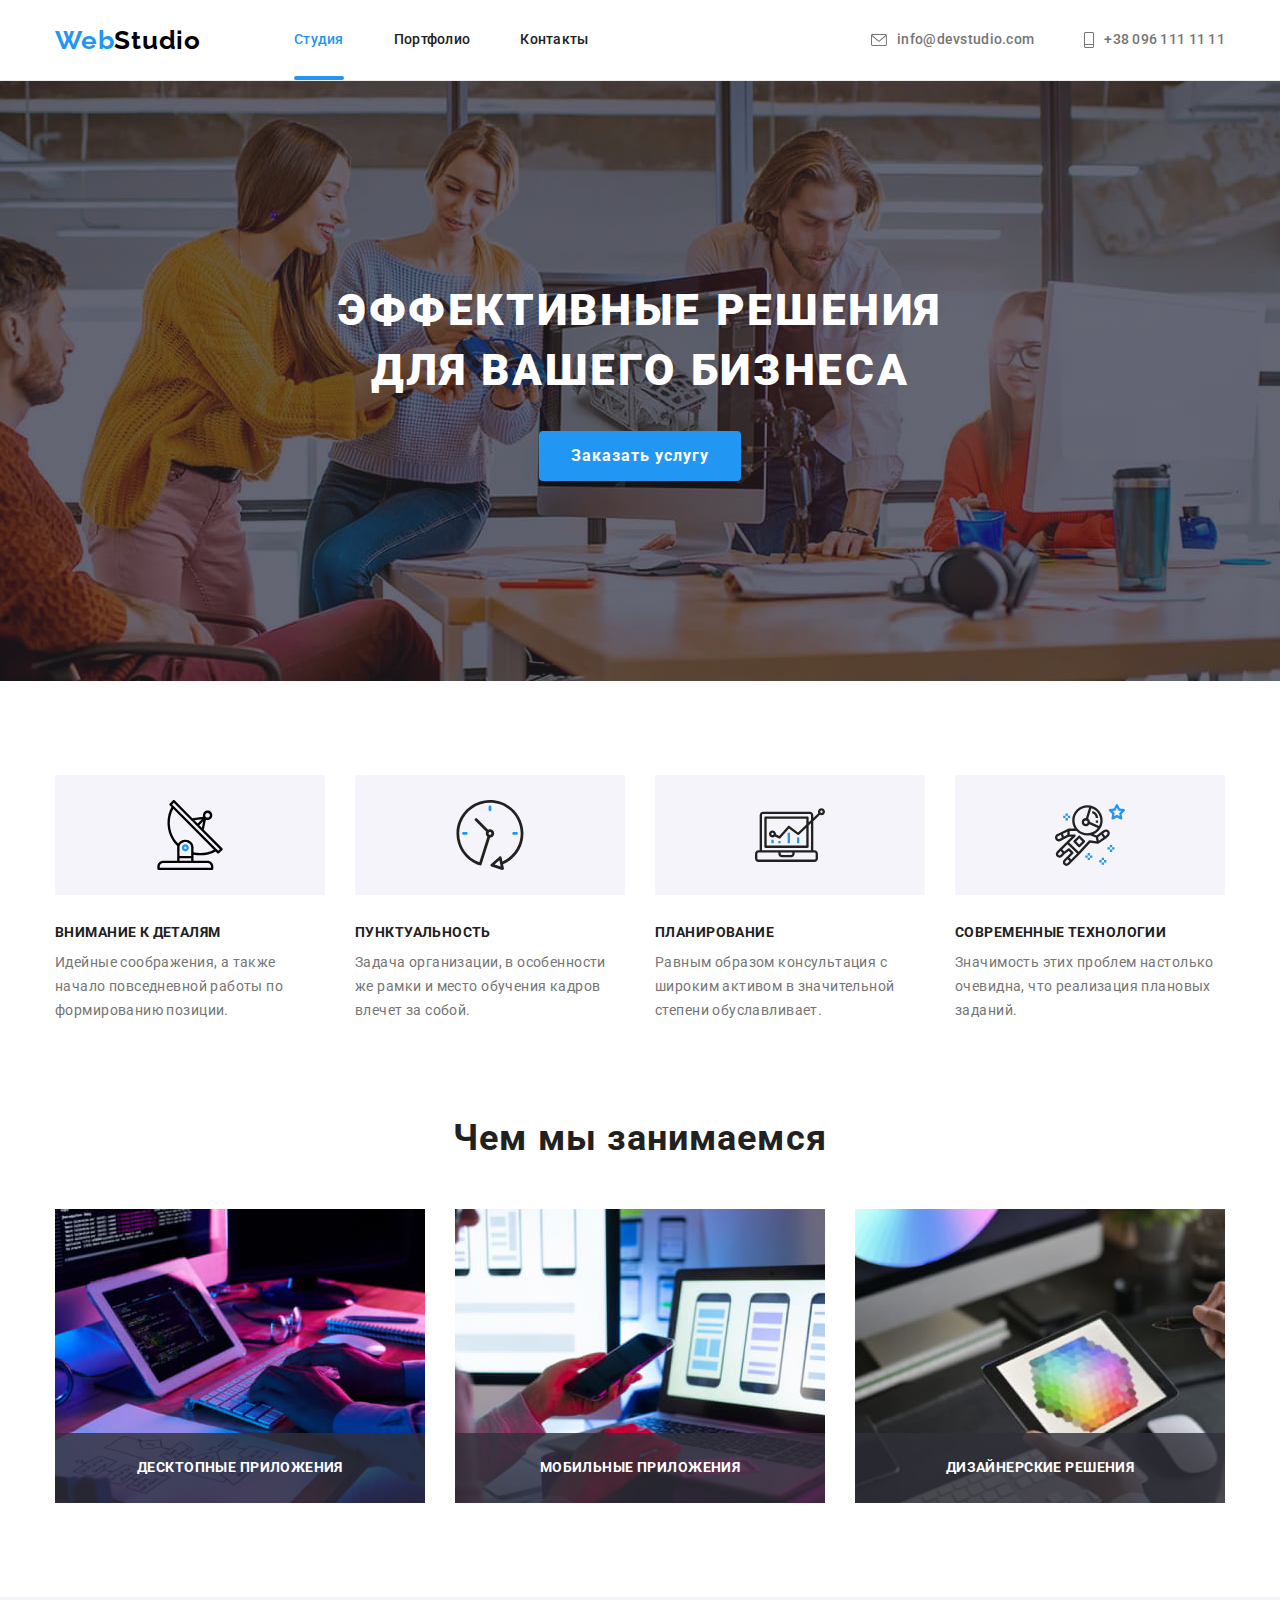
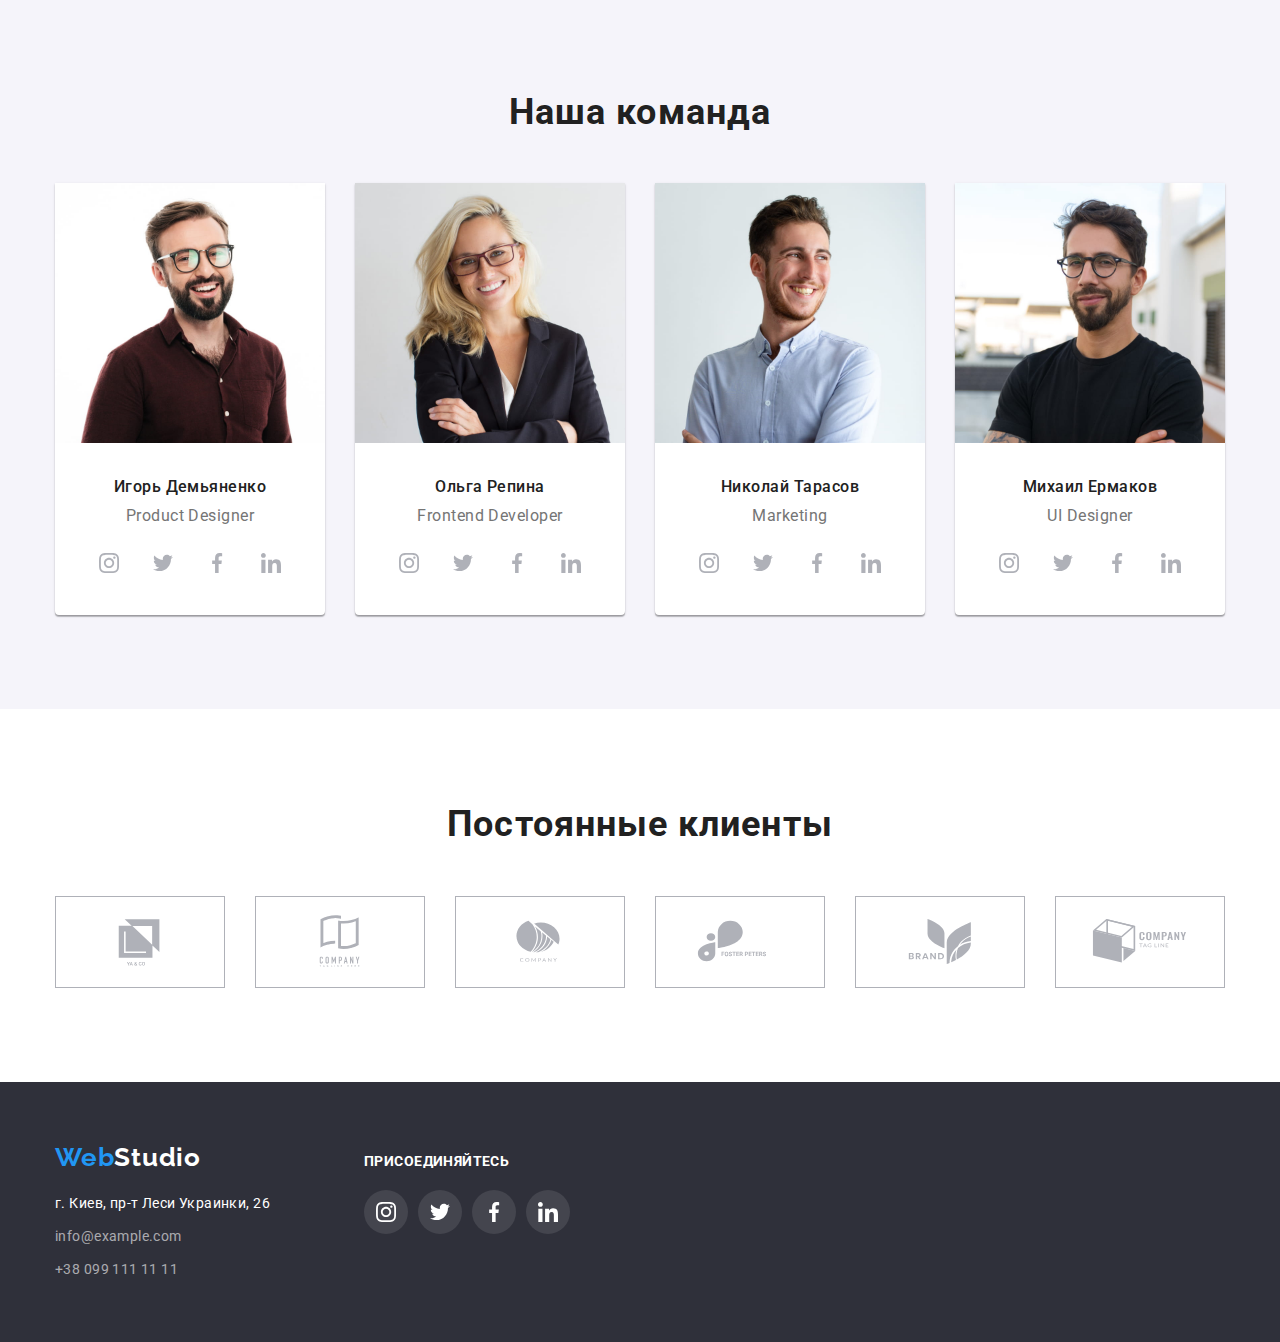
==== commit 7f28ad33: "проба отката" ====
--- a/index.html
+++ b/index.html
@@ -41,7 +41,7 @@
      <section class="hero">
         <div class="container">
          <div class="hero-text-box"><h1 class="hero-text">Эффективные решения для вашего бизнеса</h1></div>
-         <button class="hero-btn" type="button">Заказать услугу</button>
+         <button data-modal-open class="hero-btn" type="button">Заказать услугу</button>
         </div>
      </section>
 <!-- ---------------------------------Advantages------------- -->
@@ -406,7 +406,21 @@
 
     </div>
  </footer>
+<div class="backdrop is-hidden" data-modal>
+    <div class="modal">
+        <button data-modal-close class="button-modal-closed">
+            <svg alt="cross" width=30 height=30>
+                <use href="./images/icons.svg#icon-closemodal">                
+
+                </use>
+            </svg>
+        </button>
+    </div>
+</div>
  
 <script src="./js/modal.js"></script>
 </body>
 </html>
+
+
+<!-- <img src="./images/closemodal.svg" alt="cross" width="30px" height="30px"> -->
--- a/css/styles.css
+++ b/css/styles.css
@@ -130,13 +130,11 @@
   padding-top: 32px;
   padding-bottom: 32px;
   display: block;
+  transition: color 250ms cubic-bezier(0.4, 0, 0.2, 1);
 }
 .link.navigation:hover,
 .link.navigation:focus {
   color: var(--third-headertext-color);
-}
-.link.navigation {
-  display: block;
 }
 
 /* Header contact */
@@ -168,6 +166,8 @@
   align-items: center;
   padding-top: 32px;
   padding-bottom: 32px;
+
+  transition: color 250ms cubic-bezier(0.4, 0, 0.2, 1);
 }
 .list.contact .contact-item:not(:last-child) {
   margin-right: 50px;
@@ -230,6 +230,8 @@
 
   margin-left: auto;
   margin-right: auto;
+
+  transition: background 250ms cubic-bezier(0.4, 0, 0.2, 1);
 }
 
 .hero-btn:hover,
@@ -260,6 +262,7 @@
   width: 270px;
   height: 120px;
   margin-bottom: 30px;
+  background-color: #f5f4fa;
 }
 .icon-advantages {
   width: 70px;
@@ -402,6 +405,9 @@
   justify-content: center;
   align-items: center;
   color: #afb1b8;
+
+  transition: color 250ms cubic-bezier(0.4, 0, 0.2, 1),
+    background-color 250ms cubic-bezier(0.4, 0, 0.2, 1);
 }
 .social-items:not(:last-child) {
   margin-right: 10px;
@@ -447,6 +453,9 @@
   width: 100%;
   height: 100%;
   color: #afb1b8;
+
+  transition: color 250ms cubic-bezier(0.4, 0, 0.2, 1),
+    border-color 250ms cubic-bezier(0.4, 0, 0.2, 1);
 }
 
 .client-icon {
@@ -491,6 +500,8 @@
   line-height: 1.71;
   letter-spacing: 0.03em;
   color: rgba(255, 255, 255, 0.6);
+
+  transition: color 250ms cubic-bezier(0.4, 0, 0.2, 1);
 }
 .footerli:not(:last-child) {
   margin-bottom: 9px;
@@ -527,6 +538,8 @@
 }
 .social-links.footer {
   background-color: rgba(255, 255, 255, 0.1);
+
+  transition: background-color 250ms cubic-bezier(0.4, 0, 0.2, 1);
 }
 .social-links.footer:hover,
 .social-links.footer:focus {
@@ -558,21 +571,24 @@
   line-height: 1.62;
   letter-spacing: 0.03em;
   color: var(--main-btn-color);
-  background: #f5f4fa;
+  background-color: #f5f4fa;
   cursor: pointer;
   border-radius: 4px;
 
   padding: 6px 22px;
+
+  transition: background-color 250ms cubic-bezier(0.4, 0, 0.2, 1),
+    border-radius 250ms cubic-bezier(0.4, 0, 0.2, 1), box-shadow 250ms cubic-bezier(0.4, 0, 0.2, 1);
 }
 .filter-btn:hover,
 .filter-btn:focus {
-  background: #2196f3;
+  background-color: #2196f3;
   border-radius: 4px;
   box-shadow: 0px 3px 1px rgba(0, 0, 0, 0.1), 0px 1px 2px rgba(0, 0, 0, 0.08),
     0px 2px 2px rgba(0, 0, 0, 0.12);
 }
 
-/* ---------------------------------example */
+/* ---------------------------------example------------------------ */
 
 .list.example {
   display: flex;
@@ -581,6 +597,7 @@
 
 .example-item {
   margin-right: 30px;
+  margin-bottom: 30px;
   transition: box-shadow 250ms cubic-bezier(0.4, 0, 0.2, 1);
 }
 .example-img {
@@ -602,6 +619,9 @@
   transform: translateY(101%);
   transition: transform 250ms cubic-bezier(0.4, 0, 0.2, 1);
 }
+.link-example {
+  text-decoration: none;
+}
 
 .link-example:hover .example-overlay,
 .link-example:focus .example-overlay {
@@ -637,6 +657,10 @@
 
 .example-item:nth-child(3n) {
   margin-right: 0px;
+}
+
+.example-item:nth-last-child(-n + 3) {
+  margin-bottom: 0px;
 }
 
 .title-example {
@@ -651,4 +675,54 @@
   font-size: 16px;
   line-height: 1.87;
   letter-spacing: 0.03em;
-}
+  color: #757575;
+}
+
+/* ------------------modal----------------------------------------- */
+
+.backdrop {
+  position: fixed;
+  top: 0;
+  left: 0;
+
+  width: 100%;
+  height: 100%;
+
+  background-color: rgba(0, 0, 0, 0.2);
+
+  transition: opacity 250ms cubic-bezier(0.4, 0, 0.2, 1);
+}
+
+.modal {
+  position: absolute;
+  top: 50%;
+  left: 50%;
+  transform: translate(-50%, -50%);
+
+  width: 528px;
+  height: 581px;
+
+  background: #ffffff;
+  box-shadow: 0px 1px 3px rgba(0, 0, 0, 0.12), 0px 1px 1px rgba(0, 0, 0, 0.14),
+    0px 2px 1px rgba(0, 0, 0, 0.2);
+  border-radius: 4px;
+}
+
+.button-modal-closed {
+  position: absolute;
+  top: 8px;
+  right: 8px;
+
+  width: 30px;
+  height: 30px;
+  background: #ffffff;
+  border: 1px solid rgba(0, 0, 0, 0.1);
+  border-radius: 50%;
+  box-shadow: 0px 1px 3px rgba(0, 0, 0, 0.12), 0px 1px 1px rgba(0, 0, 0, 0.14),
+    0px 2px 1px rgba(0, 0, 0, 0.2);
+}
+
+.backdrop.is-hidden {
+  opacity: 0;
+  pointer-events: none;
+}
